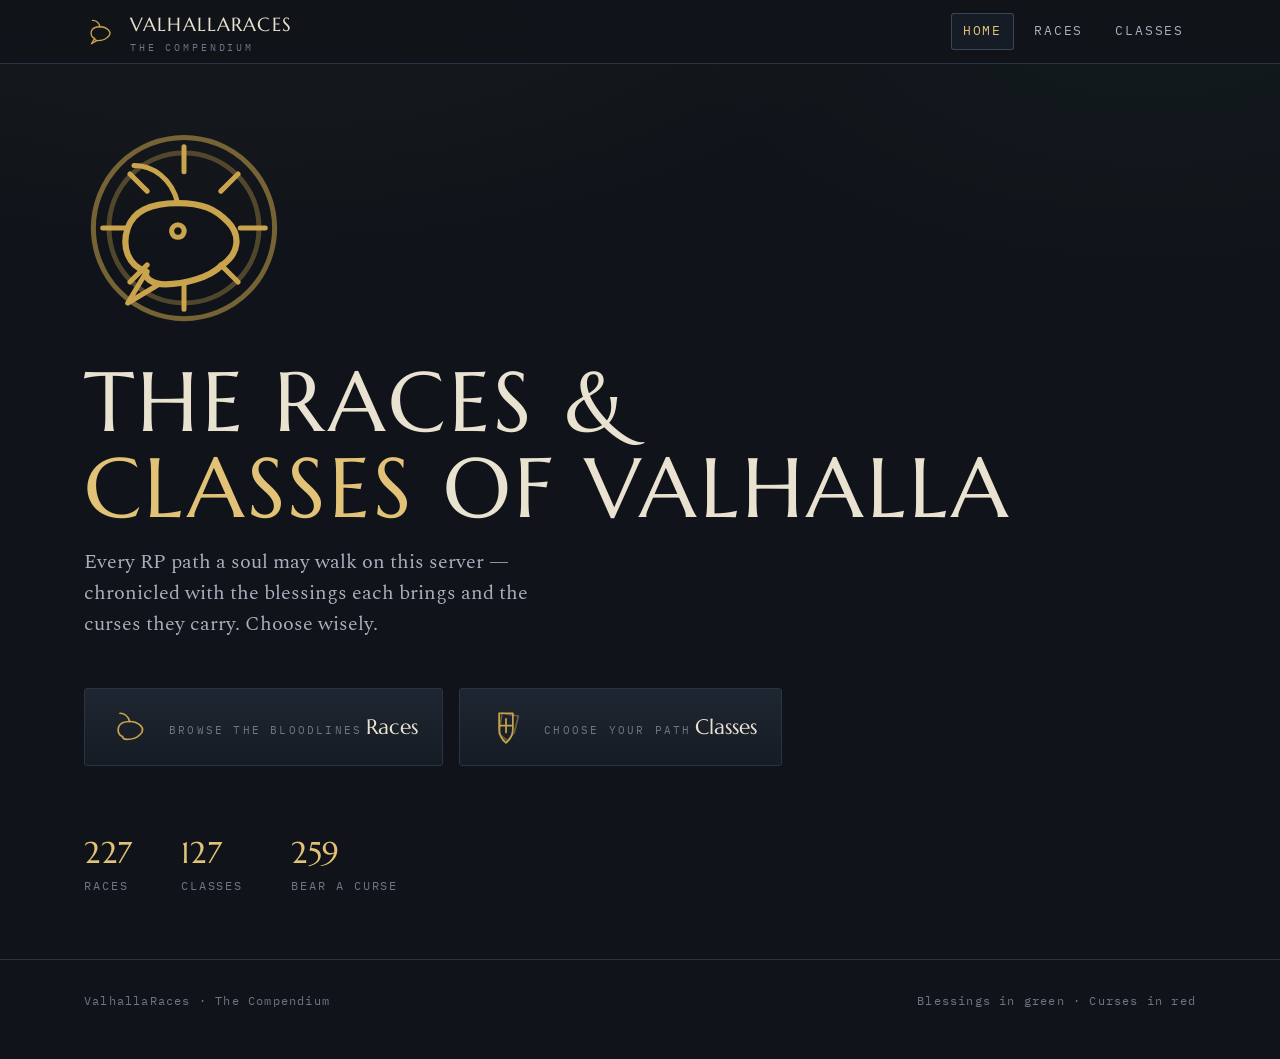
==== site/index.html @ 06606c17 "Initial commit" ====
<!DOCTYPE html>
<html lang="en">
<head>
  <meta charset="UTF-8">
  <meta name="viewport" content="width=device-width, initial-scale=1.0">
  <title>ValhallaRaces — The Compendium</title>
  <meta name="description" content="Every race and class of the ValhallaRaces plugin, chronicled with their blessings and curses.">
  <link rel="preconnect" href="https://fonts.googleapis.com">
  <link rel="preconnect" href="https://fonts.gstatic.com" crossorigin>
  <link href="https://fonts.googleapis.com/css2?family=Marcellus&family=Spectral:ital,wght@0,400;0,500;1,400&family=IBM+Plex+Mono:wght@400;600&display=swap" rel="stylesheet">
  <link rel="stylesheet" href="assets/css/style.css">
  <link rel="icon" href="data:image/svg+xml,%3Csvg xmlns='http://www.w3.org/2000/svg' viewBox='0 0 64 64'%3E%3Cpath d='M20 46 C14 44 12 38 14 32 C16 26 22 24 30 24 C38 24 42 26 46 30 C50 34 50 40 44 44 C40 48 32 50 26 50 C22 50 19 48 20 46 Z' fill='none' stroke='%23c9a44c' stroke-width='3' stroke-linecap='round'/%3E%3C/svg%3E">
</head>
<body data-page="home">

  <header class="site-head">
    <div class="wrap">
      <a class="brand" href="index.html" aria-label="ValhallaRaces home">
        <span class="brand-mark" aria-hidden="true">
          <svg viewBox="0 0 64 64" fill="none" stroke="currentColor" stroke-width="2.5" stroke-linecap="round" stroke-linejoin="round">
            <path d="M20 46 C14 44 12 38 14 32 C16 26 22 24 30 24 C38 24 42 26 46 30 C50 34 50 40 44 44 C40 48 32 50 26 50 C22 50 19 48 20 46 Z"/>
            <path d="M30 24 C28 16 22 12 16 12"/>
            <path d="M20 46 L14 56 L24 50"/>
          </svg>
        </span>
        <span class="brand-name">ValhallaRaces<small>The Compendium</small></span>
      </a>
      <nav class="site-nav" aria-label="Primary">
        <a href="index.html" aria-current="page">Home</a>
        <a href="races.html">Races</a>
        <a href="classes.html">Classes</a>
      </nav>
    </div>
  </header>

  <main>
    <section class="home-hero">
      <div class="wrap">
        <div class="home-emblem" aria-hidden="true">
          <svg viewBox="0 0 64 64" fill="none" stroke="currentColor" stroke-width="1.6" stroke-linecap="round" stroke-linejoin="round">
            <circle cx="32" cy="32" r="29" opacity=".55"/>
            <circle cx="32" cy="32" r="24" opacity=".35"/>
            <path d="M32 6 L32 14 M32 50 L32 58 M6 32 L14 32 M50 32 L58 32"/>
            <path d="M14.7 14.7 L20.2 20.2 M43.8 43.8 L49.3 49.3 M49.3 14.7 L43.8 20.2 M20.2 43.8 L14.7 49.3"/>
            <path d="M20 46 C14 44 12 38 14 32 C16 26 22 24 30 24 C38 24 42 26 46 30 C50 34 50 40 44 44 C40 48 32 50 26 50 C22 50 19 48 20 46 Z" stroke-width="2"/>
            <path d="M30 24 C28 16 22 12 16 12"/>
            <path d="M20 46 L14 56 L24 50"/>
            <path d="M30 31 a2 2 0 1 0 .1 0"/>
          </svg>
        </div>
        <h1>The Races &amp;<br><span class="accent">Classes</span> of Valhalla</h1>
        <p class="home-lede">
          Every RP path a soul may walk on this server — chronicled with the blessings
          each brings and the curses they carry. Choose wisely.
        </p>

        <div class="home-gates">
          <a class="gate" href="races.html">
            <span class="gate-icon" aria-hidden="true">
              <svg viewBox="0 0 64 64" fill="none" stroke="currentColor" stroke-width="2.5" stroke-linecap="round" stroke-linejoin="round">
                <path d="M20 46 C14 44 12 38 14 32 C16 26 22 24 30 24 C38 24 42 26 46 30 C50 34 50 40 44 44 C40 48 32 50 26 50 C22 50 19 48 20 46 Z"/>
                <path d="M30 24 C28 16 22 12 16 12"/>
              </svg>
            </span>
            <span>
              <span class="gate-label">Browse the bloodlines</span>
              <span class="gate-name">Races</span>
            </span>
          </a>
          <a class="gate" href="classes.html">
            <span class="gate-icon" aria-hidden="true">
              <svg viewBox="0 0 64 64" fill="none" stroke="currentColor" stroke-width="2.5" stroke-linecap="round" stroke-linejoin="round">
                <path d="M26 12 L50 16 L44 40 L34 52 L22 42 Z" opacity=".45"/>
                <path d="M22 12 L42 12 L42 34 C42 44 37 51 32 55 C27 51 22 44 22 34 Z"/>
                <path d="M32 20 L32 40 M24 30 L40 30"/>
              </svg>
            </span>
            <span>
              <span class="gate-label">Choose your path</span>
              <span class="gate-name">Classes</span>
            </span>
          </a>
        </div>

        <div class="home-stats">
          <div><strong data-stat-races>—</strong>Races</div>
          <div><strong data-stat-classes>—</strong>Classes</div>
          <div><strong data-stat-curses>—</strong>Bear a curse</div>
        </div>
      </div>
    </section>
  </main>

  <footer class="site-foot">
    <div class="wrap">
      <span>ValhallaRaces · The Compendium</span>
      <span>Blessings in green · Curses in red</span>
    </div>
  </footer>

  <script src="assets/js/icons.js"></script>
  <script src="assets/js/app.js"></script>
</body>
</html>
---- site/assets/css/style.css ----
/* ==========================================================================
   ValhallaRaces — compendium stylesheet
   Design language: war-chronicle codex. Ink slate panels, brass rules,
   engraved display caps, bookish serif body, mono for data.
   ========================================================================== */

:root {
  /* palette */
  --ink: #10141a;
  --ink-2: #161c25;
  --ink-3: #1e2631;
  --ink-4: #27313f;
  --rule: #2b3442;
  --rule-strong: #3a4657;
  --bone: #e9e2d0;
  --bone-dim: #a8b0be;
  --bone-faint: #6d7686;
  --brass: #c9a44c;
  --brass-bright: #e2c276;
  --brass-dim: #8a7440;
  --buff: #57c07a;
  --buff-soft: rgba(87, 192, 122, 0.12);
  --buff-ink: #2c4a38;
  --debuff: #df5d5d;
  --debuff-soft: rgba(223, 93, 93, 0.12);
  --debuff-ink: #4a2c2c;
  --sheet: #f0eadb;

  /* type */
  --font-display: "Marcellus", "Georgia", serif;
  --font-body: "Spectral", Georgia, serif;
  --font-mono: "IBM Plex Mono", "SFMono-Regular", Consolas, monospace;

  /* spacing scale */
  --sp-1: 4px;
  --sp-2: 8px;
  --sp-3: 12px;
  --sp-4: 16px;
  --sp-5: 24px;
  --sp-6: 32px;
  --sp-7: 48px;
  --sp-8: 64px;

  --radius: 3px;
  --shadow-1: 0 1px 0 rgba(255, 255, 255, 0.03) inset, 0 10px 24px rgba(0, 0, 0, 0.35);
  --shadow-2: 0 24px 64px rgba(0, 0, 0, 0.55);
  --nav-h: 64px;
}

/* ---- reset / base ----------------------------------------------------- */

*,
*::before,
*::after {
  box-sizing: border-box;
}

html {
  -webkit-text-size-adjust: 100%;
}

body {
  margin: 0;
  background:
    radial-gradient(1200px 600px at 20% -10%, rgba(201, 164, 76, 0.06), transparent 60%),
    radial-gradient(900px 500px at 90% 0%, rgba(87, 192, 122, 0.04), transparent 55%),
    var(--ink);
  color: var(--bone);
  font-family: var(--font-body);
  font-size: 17px;
  line-height: 1.55;
  font-weight: 400;
}

body.modal-open {
  overflow: hidden;
}

img,
svg {
  display: block;
}

a {
  color: var(--brass-bright);
  text-decoration: none;
}

a:hover {
  text-decoration: underline;
}

h1,
h2,
h3 {
  font-family: var(--font-display);
  font-weight: 400;
  letter-spacing: 0.01em;
  margin: 0;
}

button {
  font-family: inherit;
}

:focus-visible {
  outline: 2px solid var(--brass);
  outline-offset: 2px;
  border-radius: 2px;
}

::selection {
  background: var(--brass);
  color: var(--ink);
}

/* ---- typographic utilities ------------------------------------------- */

.eyebrow {
  font-family: var(--font-mono);
  font-size: 12px;
  letter-spacing: 0.22em;
  text-transform: uppercase;
  color: var(--brass);
}

.page-title {
  font-size: clamp(30px, 4vw, 44px);
  line-height: 1.12;
}

.page-sub {
  color: var(--bone-dim);
  max-width: 60ch;
}

.mono {
  font-family: var(--font-mono);
}

/* ---- layout ----------------------------------------------------------- */

.wrap {
  width: 100%;
  max-width: 1160px;
  margin: 0 auto;
  padding-left: var(--sp-5);
  padding-right: var(--sp-5);
}

/* ---- site header ------------------------------------------------------ */

.site-head {
  position: sticky;
  top: 0;
  z-index: 40;
  height: var(--nav-h);
  background: rgba(16, 20, 26, 0.88);
  backdrop-filter: blur(10px);
  border-bottom: 1px solid var(--rule);
}

.site-head .wrap {
  height: 100%;
  display: flex;
  align-items: center;
  justify-content: space-between;
  gap: var(--sp-5);
}

.brand {
  display: flex;
  align-items: center;
  gap: var(--sp-3);
  color: var(--bone);
}

.brand:hover {
  text-decoration: none;
}

.brand-mark {
  width: 34px;
  height: 34px;
  color: var(--brass);
  flex: none;
}

.brand-name {
  font-family: var(--font-display);
  font-size: 19px;
  letter-spacing: 0.06em;
  text-transform: uppercase;
}

.brand-name small {
  display: block;
  font-family: var(--font-mono);
  font-size: 9.5px;
  letter-spacing: 0.3em;
  text-transform: uppercase;
  color: var(--bone-faint);
  line-height: 1.2;
  padding-top: 2px;
}

.site-nav {
  display: flex;
  align-items: center;
  gap: var(--sp-2);
}

.site-nav a {
  font-family: var(--font-mono);
  font-size: 13px;
  letter-spacing: 0.14em;
  text-transform: uppercase;
  color: var(--bone-dim);
  padding: var(--sp-2) var(--sp-3);
  border-radius: var(--radius);
}

.site-nav a:hover {
  color: var(--bone);
  text-decoration: none;
  background: var(--ink-3);
}

.site-nav a[aria-current="page"] {
  color: var(--brass-bright);
  background: var(--ink-2);
  box-shadow: 0 0 0 1px var(--rule-strong) inset;
}

/* ---- page hero -------------------------------------------------------- */

.page-hero {
  padding: var(--sp-8) 0 var(--sp-6);
  border-bottom: 1px solid var(--rule);
  margin-bottom: var(--sp-6);
}

.page-hero-head {
  display: flex;
  align-items: flex-end;
  justify-content: space-between;
  gap: var(--sp-5);
  flex-wrap: wrap;
}

.page-hero-count {
  font-family: var(--font-mono);
  font-size: 13px;
  color: var(--bone-faint);
  white-space: nowrap;
}

/* ---- toolbar (search + filters) --------------------------------------- */

.toolbar {
  display: flex;
  align-items: center;
  gap: var(--sp-4);
  flex-wrap: wrap;
  margin-bottom: var(--sp-6);
}

.search {
  position: relative;
  flex: 1 1 260px;
  max-width: 420px;
}

.search svg {
  position: absolute;
  left: 14px;
  top: 50%;
  transform: translateY(-50%);
  width: 17px;
  height: 17px;
  color: var(--bone-faint);
  pointer-events: none;
}

.search input {
  width: 100%;
  appearance: none;
  border: 1px solid var(--rule-strong);
  border-radius: var(--radius);
  background: var(--ink-2);
  color: var(--bone);
  font-family: var(--font-body);
  font-size: 15px;
  padding: 11px 14px 11px 42px;
}

.search input::placeholder {
  color: var(--bone-faint);
}

.search input:focus {
  border-color: var(--brass-dim);
  outline: none;
}

.filters {
  display: flex;
  gap: var(--sp-2);
  flex-wrap: wrap;
}

.filter-btn {
  appearance: none;
  border: 1px solid var(--rule-strong);
  background: var(--ink-2);
  color: var(--bone-dim);
  font-family: var(--font-mono);
  font-size: 12.5px;
  letter-spacing: 0.1em;
  text-transform: uppercase;
  padding: 9px 14px;
  border-radius: var(--radius);
  cursor: pointer;
  transition: color 0.15s ease, border-color 0.15s ease, background 0.15s ease;
}

.filter-btn:hover {
  color: var(--bone);
  border-color: var(--brass-dim);
}

.filter-btn[aria-pressed="true"] {
  color: var(--ink);
  background: var(--brass);
  border-color: var(--brass);
  font-weight: 600;
}

/* ---- cards ------------------------------------------------------------ */

.grid {
  display: grid;
  grid-template-columns: repeat(auto-fill, minmax(250px, 1fr));
  gap: var(--sp-4);
  padding-bottom: var(--sp-8);
}

.card {
  position: relative;
  display: flex;
  flex-direction: column;
  gap: var(--sp-3);
  padding: var(--sp-4) var(--sp-4) var(--sp-5);
  background: linear-gradient(180deg, var(--ink-3), var(--ink-2));
  border: 1px solid var(--rule);
  border-radius: var(--radius);
  cursor: pointer;
  transition: transform 0.18s ease, border-color 0.18s ease, box-shadow 0.18s ease;
  text-align: left;
  color: inherit;
  font: inherit;
}

.card:hover {
  transform: translateY(-3px);
  border-color: var(--rule-strong);
  box-shadow: var(--shadow-1);
  text-decoration: none;
}

.card-accent {
  position: absolute;
  inset: auto 0 0 0;
  height: 2px;
  background: var(--brass-dim);
}

.card-top {
  display: flex;
  align-items: center;
  justify-content: space-between;
  gap: var(--sp-2);
}

.card-kind {
  font-family: var(--font-mono);
  font-size: 10.5px;
  letter-spacing: 0.18em;
  text-transform: uppercase;
  color: var(--bone-faint);
}

.card-group {
  font-family: var(--font-mono);
  font-size: 10.5px;
  letter-spacing: 0.18em;
  text-transform: uppercase;
  color: var(--brass-dim);
}

.card-icon {
  width: 86px;
  height: 86px;
  margin: var(--sp-2) auto var(--sp-1);
  color: var(--brass);
}

.card-icon svg {
  width: 100%;
  height: 100%;
}

/* Auto-generated monogram fallback for entries without a hand-drawn icon */
.icon-mono {
  display: flex;
  align-items: center;
  justify-content: center;
  width: 72px;
  height: 72px;
  margin: auto;
  font-family: var(--font-display);
  font-weight: 600;
  line-height: 1;
  border: 2px solid currentColor;
  border-radius: 6px;
  letter-spacing: 0.02em;
  color: var(--brass);
}
.icon-mono--sm { font-size: 21px; }
.icon-mono--lg { font-size: 34px; width: 112px; height: 112px; border-width: 2px; }

.card-name {
  font-family: var(--font-display);
  font-size: 21px;
  letter-spacing: 0.03em;
  text-align: center;
  color: var(--bone);
}

.card-blurb {
  font-size: 14px;
  line-height: 1.5;
  color: var(--bone-dim);
  margin: 0;
  display: -webkit-box;
  -webkit-line-clamp: 3;
  -webkit-box-orient: vertical;
  overflow: hidden;
  text-align: center;
}

.card-color {
  width: 100%;
  height: 5px;
  margin-top: auto;
  background: linear-gradient(90deg, var(--buff-ink), var(--buff) 38%, var(--buff) 55%, var(--debuff-ink) 92%);
}

.card[data-empty] { display: none; }

/* ---- state hints ------------------------------------------------------ */

.no-results {
  grid-column: 1 / -1;
  text-align: center;
  color: var(--bone-dim);
  padding: var(--sp-8) 0;
  border: 1px dashed var(--rule-strong);
  border-radius: var(--radius);
  font-family: var(--font-body);
}

/* ---- detail modal ----------------------------------------------------- */

.modal-scrim {
  position: fixed;
  inset: 0;
  z-index: 60;
  background: rgba(8, 11, 15, 0.72);
  backdrop-filter: blur(4px);
  display: flex;
  align-items: center;
  justify-content: center;
  padding: var(--sp-5);
  animation: scrim-in 0.22s ease both;
}

@keyframes scrim-in {
  from { opacity: 0; }
  to { opacity: 1; }
}

.modal {
  position: relative;
  width: 100%;
  max-width: 720px;
  max-height: calc(100dvh - 48px);
  overflow: auto;
  background: linear-gradient(180deg, var(--ink-2), var(--ink));
  border: 1px solid var(--rule-strong);
  border-radius: 4px;
  box-shadow: var(--shadow-2);
  animation: modal-in 0.26s cubic-bezier(0.2, 0.8, 0.3, 1) both;
}

@keyframes modal-in {
  from { opacity: 0; transform: translateY(14px) scale(0.985); }
  to { opacity: 1; transform: translateY(0) scale(1); }
}

.modal-close {
  position: absolute;
  top: var(--sp-3);
  right: var(--sp-3);
  z-index: 2;
  width: 36px;
  height: 36px;
  display: flex;
  align-items: center;
  justify-content: center;
  border-radius: var(--radius);
  border: 1px solid var(--rule-strong);
  background: var(--ink-3);
  color: var(--bone-dim);
  cursor: pointer;
  font-size: 0;
}

.modal-close:hover {
  color: var(--bone);
  border-color: var(--brass-dim);
}

.modal-close svg {
  width: 16px;
  height: 16px;
  fill: none;
  stroke: currentColor;
  stroke-width: 2;
  stroke-linecap: round;
}

.modal-hero {
  position: relative;
  display: grid;
  grid-template-columns: 132px 1fr;
  gap: var(--sp-5);
  align-items: center;
  padding: var(--sp-6) var(--sp-6) var(--sp-5);
  border-bottom: 1px solid var(--rule);
  background:
    radial-gradient(400px 220px at 18% 0%, rgba(201, 164, 76, 0.12), transparent 65%),
    linear-gradient(180deg, var(--ink-3), transparent);
}

.modal-icon {
  width: 132px;
  height: 132px;
  color: var(--brass-bright);
}

.modal-icon svg {
  width: 100%;
  height: 100%;
}

.modal-title {
  font-size: 34px;
  letter-spacing: 0.02em;
}

.modal-prefix {
  font-family: var(--font-mono);
  font-size: 13px;
  color: var(--brass);
  margin-bottom: var(--sp-2);
}

.modal-kind {
  font-family: var(--font-mono);
  font-size: 11px;
  letter-spacing: 0.2em;
  text-transform: uppercase;
  color: var(--bone-faint);
  margin-top: var(--sp-2);
}

.modal-body {
  padding: var(--sp-5) var(--sp-6) var(--sp-6);
}

.modal-flavor {
  color: var(--bone-dim);
  font-style: italic;
  margin: 0 0 var(--sp-5);
  max-width: 58ch;
}

.stat-columns {
  display: grid;
  grid-template-columns: 1fr 1fr;
  gap: var(--sp-5);
}

.stat-col h3 {
  font-family: var(--font-mono);
  font-size: 12px;
  letter-spacing: 0.22em;
  text-transform: uppercase;
  margin-bottom: var(--sp-3);
  padding-bottom: var(--sp-2);
  border-bottom: 1px solid var(--rule);
}

.stat-col--buff h3 { color: var(--buff); }
.stat-col--debuff h3 { color: var(--debuff); }

.stat-list {
  display: flex;
  flex-direction: column;
  gap: var(--sp-2);
}

.stat-row {
  display: grid;
  grid-template-columns: 1fr auto;
  gap: var(--sp-3);
  align-items: baseline;
  padding: var(--sp-2) var(--sp-3);
  border-radius: var(--radius);
}

.stat-col--buff .stat-row { background: var(--buff-soft); }
.stat-col--debuff .stat-row { background: var(--debuff-soft); }

.stat-label {
  font-size: 14.5px;
  color: var(--bone);
}

.stat-val {
  font-family: var(--font-mono);
  font-size: 13.5px;
  font-weight: 600;
  white-space: nowrap;
}

.stat-col--buff .stat-val { color: var(--buff); }
.stat-col--debuff .stat-val { color: var(--debuff); }

.empty-note {
  font-size: 13.5px;
  color: var(--bone-faint);
  font-style: italic;
  margin: var(--sp-2) 0 0 var(--sp-2);
}

.modal-foot {
  margin-top: var(--sp-5);
  padding-top: var(--sp-4);
  border-top: 1px solid var(--rule);
  font-family: var(--font-mono);
  font-size: 11px;
  letter-spacing: 0.14em;
  text-transform: uppercase;
  color: var(--bone-faint);
}

/* ---- home page -------------------------------------------------------- */

.home-hero {
  min-height: calc(100dvh - var(--nav-h));
  display: flex;
  flex-direction: column;
  justify-content: center;
  padding: var(--sp-8) 0;
  position: relative;
  overflow: hidden;
}

.home-emblem {
  width: clamp(120px, 22vw, 200px);
  height: clamp(120px, 22vw, 200px);
  color: var(--brass);
  margin-bottom: var(--sp-6);
}

.home-hero h1 {
  font-size: clamp(44px, 8vw, 84px);
  line-height: 1.02;
  letter-spacing: 0.04em;
  text-transform: uppercase;
}

.home-hero h1 .accent {
  color: var(--brass-bright);
}

.home-lede {
  font-size: clamp(17px, 2vw, 20px);
  color: var(--bone-dim);
  max-width: 46ch;
  margin: var(--sp-4) 0 0;
}

.home-gates {
  display: flex;
  gap: var(--sp-4);
  flex-wrap: wrap;
  margin-top: var(--sp-7);
}

.gate {
  display: flex;
  align-items: center;
  gap: var(--sp-4);
  padding: var(--sp-4) var(--sp-5);
  background: linear-gradient(180deg, var(--ink-3), var(--ink-2));
  border: 1px solid var(--rule);
  border-radius: var(--radius);
  transition: transform 0.18s ease, border-color 0.18s ease;
  min-width: 240px;
}

.gate:hover {
  transform: translateY(-2px);
  border-color: var(--rule-strong);
  text-decoration: none;
}

.gate-icon {
  width: 44px;
  height: 44px;
  flex: none;
  color: var(--brass);
}

.gate-icon svg {
  width: 100%;
  height: 100%;
}

.gate-label {
  font-family: var(--font-mono);
  font-size: 11px;
  letter-spacing: 0.2em;
  text-transform: uppercase;
  color: var(--bone-faint);
}

.gate-name {
  font-family: var(--font-display);
  font-size: 21px;
  color: var(--bone);
}

.home-stats {
  margin-top: var(--sp-8);
  display: flex;
  gap: var(--sp-7);
  flex-wrap: wrap;
  color: var(--bone-faint);
  font-family: var(--font-mono);
  font-size: 12px;
  letter-spacing: 0.16em;
  text-transform: uppercase;
}

.home-stats strong {
  display: block;
  font-family: var(--font-display);
  font-weight: 400;
  font-size: 30px;
  color: var(--brass-bright);
  letter-spacing: 0.02em;
}

/* ---- footer ----------------------------------------------------------- */

.site-foot {
  border-top: 1px solid var(--rule);
  padding: var(--sp-6) 0 var(--sp-7);
  color: var(--bone-faint);
  font-family: var(--font-mono);
  font-size: 12px;
  letter-spacing: 0.1em;
}

.site-foot .wrap {
  display: flex;
  justify-content: space-between;
  gap: var(--sp-4);
  flex-wrap: wrap;
}

/* ---- responsive ------------------------------------------------------- */

@media (max-width: 760px) {
  .site-nav { display: none; }

  .modal-hero {
    grid-template-columns: 1fr;
    text-align: center;
    gap: var(--sp-3);
  }

  .modal-icon { margin: 0 auto; }

  .stat-columns { grid-template-columns: 1fr; }

  .page-hero { padding-top: var(--sp-6); }

  .modal { max-height: calc(100dvh - 24px); }
}

/* ---- reduced motion --------------------------------------------------- */

@media (prefers-reduced-motion: reduce) {
  *,
  *::before,
  *::after {
    animation-duration: 0.01ms !important;
    animation-iteration-count: 1 !important;
    transition-duration: 0.01ms !important;
  }
}
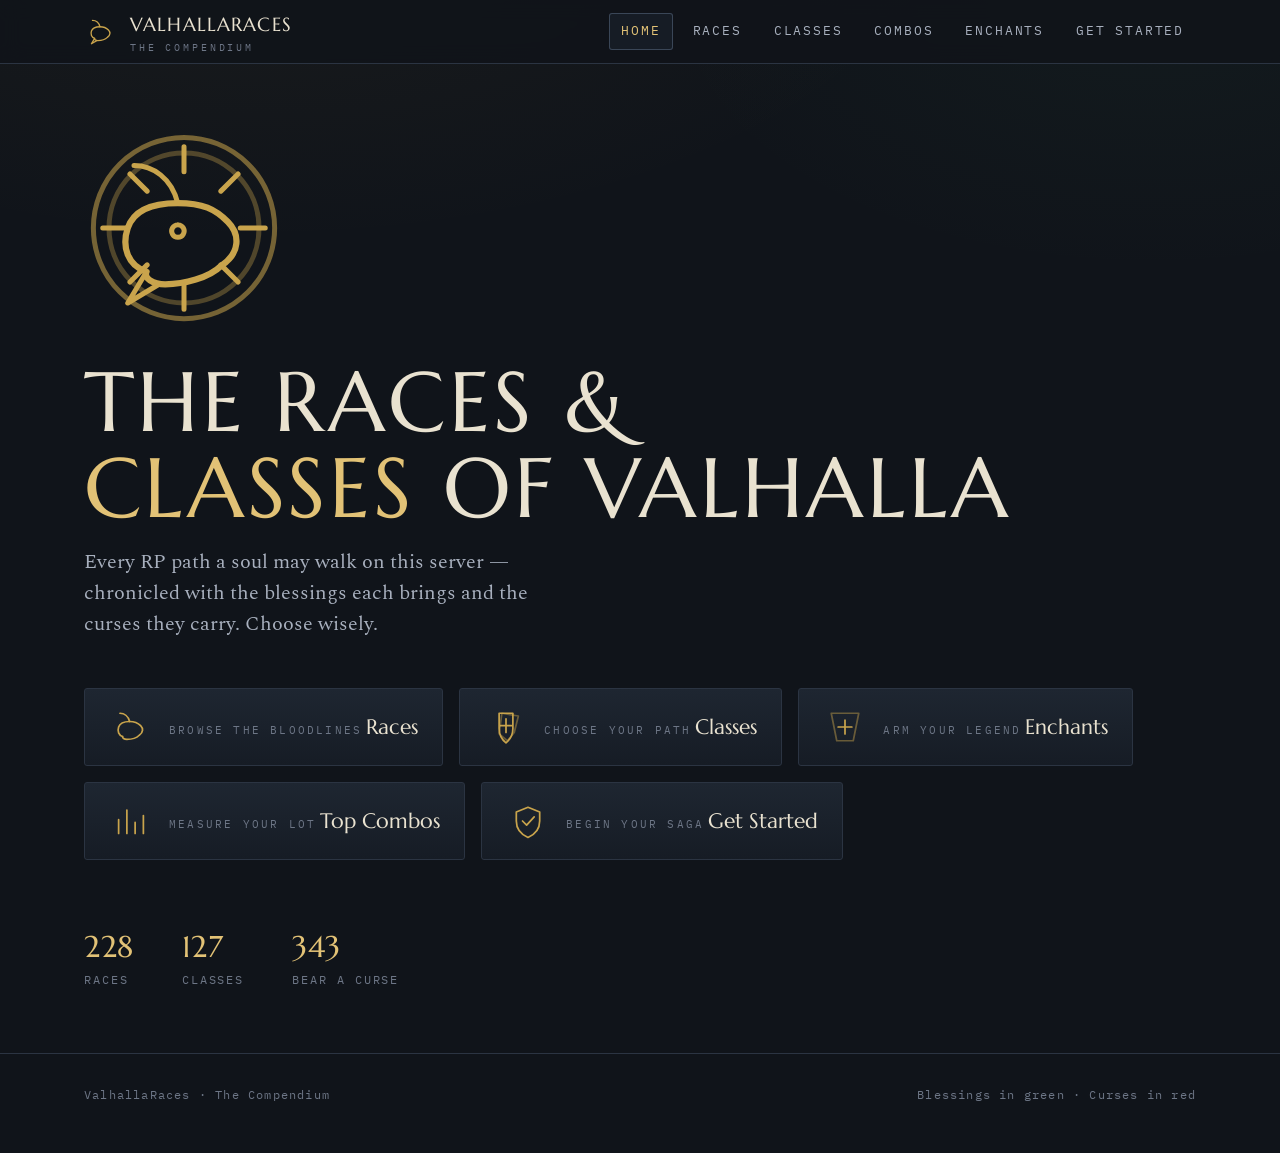
==== commit cc6c5ec9: "feat: ares race, class rebalance, site expansion, randomrace v1.3.0 - plugin: add ares race (70% dod" ====
--- a/site/index.html
+++ b/site/index.html
@@ -29,6 +29,9 @@
         <a href="index.html" aria-current="page">Home</a>
         <a href="races.html">Races</a>
         <a href="classes.html">Classes</a>
+        <a href="combos.html">Combos</a>
+        <a href="enchantments.html">Enchants</a>
+        <a href="getting-started.html">Get Started</a>
       </nav>
     </div>
   </header>
@@ -80,6 +83,41 @@
               <span class="gate-name">Classes</span>
             </span>
           </a>
+          <a class="gate" href="enchantments.html">
+            <span class="gate-icon" aria-hidden="true">
+              <svg viewBox="0 0 64 64" fill="none" stroke="currentColor" stroke-width="2.5" stroke-linecap="round" stroke-linejoin="round">
+                <path d="M12 12 L52 12 L44 52 L20 52 Z" opacity=".45"/>
+                <path d="M22 32 L42 32 M32 22 L32 42"/>
+              </svg>
+            </span>
+            <span>
+              <span class="gate-label">Arm your legend</span>
+              <span class="gate-name">Enchants</span>
+            </span>
+          </a>
+          <a class="gate" href="combos.html">
+            <span class="gate-icon" aria-hidden="true">
+              <svg viewBox="0 0 64 64" fill="none" stroke="currentColor" stroke-width="2.5" stroke-linecap="round" stroke-linejoin="round">
+                <path d="M14 50 L14 30 M26 50 L26 16 M38 50 L38 34 M50 50 L50 24"/>
+              </svg>
+            </span>
+            <span>
+              <span class="gate-label">Measure your lot</span>
+              <span class="gate-name">Top Combos</span>
+            </span>
+          </a>
+          <a class="gate" href="getting-started.html">
+            <span class="gate-icon" aria-hidden="true">
+              <svg viewBox="0 0 64 64" fill="none" stroke="currentColor" stroke-width="2.5" stroke-linecap="round" stroke-linejoin="round">
+                <path d="M32 12 L49 19 L49 32 C49 45 41 52 32 56 C23 52 15 45 15 32 L15 19 Z"/>
+                <path d="M24 32 L30 38 L41 26"/>
+              </svg>
+            </span>
+            <span>
+              <span class="gate-label">Begin your saga</span>
+              <span class="gate-name">Get Started</span>
+            </span>
+          </a>
         </div>
 
         <div class="home-stats">
--- a/site/assets/css/style.css
+++ b/site/assets/css/style.css
@@ -793,6 +793,258 @@
   flex-wrap: wrap;
 }
 
+/* ---- classes grouped sections ------------------------------------------- */
+
+.group-section {
+  margin-bottom: var(--sp-7);
+}
+
+.group-head {
+  font-family: var(--font-mono);
+  font-size: 13px;
+  letter-spacing: 0.18em;
+  text-transform: uppercase;
+  color: var(--brass);
+  margin: 0 0 var(--sp-4);
+  padding-bottom: var(--sp-2);
+  border-bottom: 1px solid var(--rule-strong);
+}
+
+.group-grid {
+  display: grid;
+  grid-template-columns: repeat(auto-fill, minmax(250px, 1fr));
+  gap: var(--sp-4);
+}
+
+/* ---- enchantments ------------------------------------------------------ */
+
+.enchant-card .card-stripe {
+  background: linear-gradient(90deg, var(--brass-dim), var(--brass-bright)) !important;
+}
+
+.enchant-meta {
+  display: flex;
+  gap: var(--sp-3);
+  justify-content: center;
+  margin-top: auto;
+}
+
+.meta-cell {
+  display: flex;
+  flex-direction: column;
+  align-items: center;
+  font-family: var(--font-mono);
+  font-size: 13px;
+  color: var(--bone);
+}
+
+.meta-cell em {
+  font-style: normal;
+  font-family: var(--font-mono);
+  font-size: 9.5px;
+  letter-spacing: 0.18em;
+  text-transform: uppercase;
+  color: var(--bone-faint);
+}
+
+.chip {
+  display: inline-block;
+  padding: 3px 9px;
+  margin: 2px 3px 2px 0;
+  font-family: var(--font-mono);
+  font-size: 11.5px;
+  color: var(--bone-dim);
+  background: var(--ink-2);
+  border: 1px solid var(--rule-strong);
+  border-radius: 999px;
+}
+
+.enchant-detail {
+  display: flex;
+  flex-direction: column;
+  gap: var(--sp-2);
+}
+
+.detail-row {
+  display: flex;
+  gap: var(--sp-4);
+  padding: var(--sp-2) 0;
+  border-bottom: 1px solid var(--rule);
+}
+
+.detail-row:last-child {
+  border-bottom: none;
+}
+
+.detail-label {
+  flex: 0 0 150px;
+  font-family: var(--font-mono);
+  font-size: 11px;
+  letter-spacing: 0.15em;
+  text-transform: uppercase;
+  color: var(--bone-faint);
+  padding-top: 2px;
+}
+
+.detail-val {
+  color: var(--bone);
+  font-size: 15px;
+}
+
+/* ---- combos chart ------------------------------------------------------ */
+
+.combo-chart {
+  display: flex;
+  flex-direction: column;
+  gap: var(--sp-5);
+  padding: var(--sp-6) 0;
+}
+
+.combo-row {
+  display: grid;
+  grid-template-columns: 56px 1fr 80px;
+  align-items: center;
+  gap: var(--sp-4);
+}
+
+.combo-rank {
+  font-family: var(--font-display);
+  font-size: 28px;
+  color: var(--brass);
+  text-align: center;
+}
+
+.combo-main {
+  display: flex;
+  flex-direction: column;
+  gap: var(--sp-2);
+}
+
+.combo-name {
+  display: flex;
+  align-items: baseline;
+  gap: var(--sp-3);
+  flex-wrap: wrap;
+}
+
+.combo-race {
+  font-family: var(--font-display);
+  font-size: 19px;
+  color: var(--bone);
+}
+
+.combo-classes {
+  font-family: var(--font-mono);
+  font-size: 12px;
+  color: var(--bone-faint);
+  letter-spacing: 0.04em;
+}
+
+.combo-bar {
+  height: 14px;
+  background: var(--ink-3);
+  border: 1px solid var(--rule);
+  border-radius: 999px;
+  overflow: hidden;
+}
+
+.combo-fill {
+  display: block;
+  height: 100%;
+  background: linear-gradient(90deg, var(--brass-dim), var(--brass-bright));
+  border-radius: 999px;
+}
+
+.combo-score {
+  font-family: var(--font-mono);
+  font-size: 18px;
+  color: var(--brass-bright);
+  text-align: right;
+}
+
+.combo-note {
+  font-size: 13.5px;
+  color: var(--bone-faint);
+  text-align: center;
+  max-width: 560px;
+  margin: 0 auto var(--sp-8);
+}
+
+/* ---- getting started --------------------------------------------------- */
+
+.start-video {
+  padding: var(--sp-6) 0;
+}
+
+.video-frame {
+  position: relative;
+  width: 100%;
+  max-width: 720px;
+  margin: 0 auto;
+  aspect-ratio: 16 / 9;
+  background: var(--ink-2);
+  border: 1px solid var(--rule-strong);
+  border-radius: var(--radius);
+  box-shadow: var(--shadow-1);
+}
+
+.video-frame iframe {
+  position: absolute;
+  inset: 0;
+  width: 100%;
+  height: 100%;
+  border: 0;
+  border-radius: var(--radius);
+}
+
+.start-steps {
+  display: flex;
+  flex-direction: column;
+  gap: var(--sp-5);
+  max-width: 760px;
+  margin: 0 auto var(--sp-8);
+  padding-top: var(--sp-2);
+}
+
+.step {
+  display: flex;
+  gap: var(--sp-5);
+  padding: var(--sp-5);
+  background: linear-gradient(180deg, var(--ink-3), var(--ink-2));
+  border: 1px solid var(--rule);
+  border-radius: var(--radius);
+}
+
+.step-num {
+  font-family: var(--font-display);
+  font-size: 34px;
+  line-height: 1;
+  color: var(--brass);
+  flex: none;
+}
+
+.step h2 {
+  font-size: 20px;
+  color: var(--bone);
+  margin-bottom: var(--sp-2);
+}
+
+.step p {
+  margin: 0;
+  font-size: 15px;
+  color: var(--bone-dim);
+}
+
+.step code {
+  font-family: var(--font-mono);
+  font-size: 13px;
+  color: var(--brass-bright);
+  background: var(--ink);
+  border: 1px solid var(--rule);
+  border-radius: 3px;
+  padding: 1px 6px;
+}
+
 /* ---- responsive ------------------------------------------------------- */
 
 @media (max-width: 760px) {
@@ -811,6 +1063,19 @@
   .page-hero { padding-top: var(--sp-6); }
 
   .modal { max-height: calc(100dvh - 24px); }
+
+  .combo-row {
+    grid-template-columns: 40px 1fr 64px;
+    gap: var(--sp-2);
+  }
+
+  .combo-rank { font-size: 22px; }
+
+  .step {
+    flex-direction: column;
+    gap: var(--sp-3);
+    padding: var(--sp-4);
+  }
 }
 
 /* ---- reduced motion --------------------------------------------------- */
